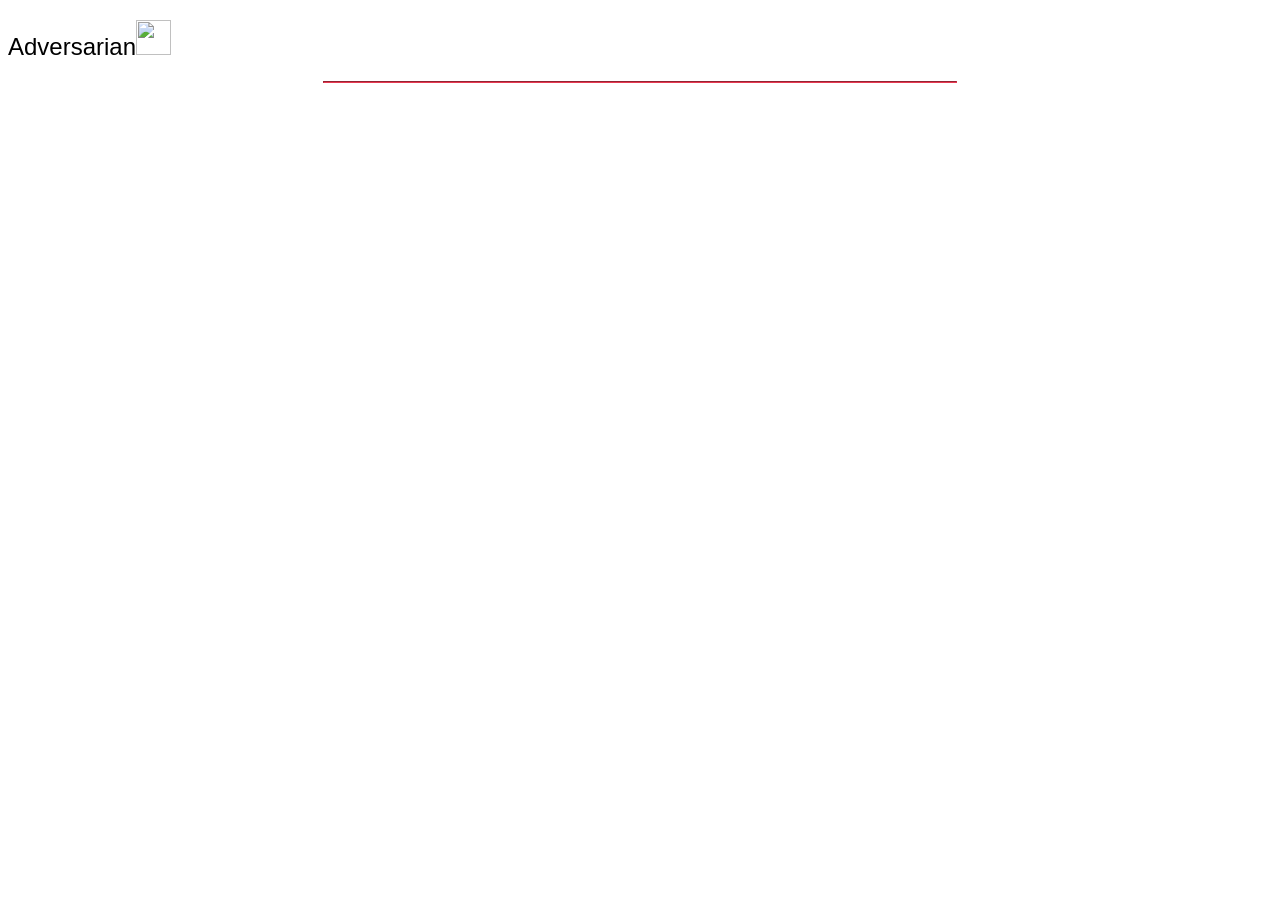
==== index.html @ 64372c47 "Update index.html" ====
<!doctype html>
<html lang="en" class="no-js">

<head>
  <base target="_blank">
  <meta charset="UTF-8" />
  <title>Adversarian</title>
  <link rel="shortcut icon" type="image/png" href="assets/favicon.png">
  <meta name="viewport" content="width=device-width, initial-scale=1.0">
  <link rel="stylesheet" href="css/style.css" />
  <link rel="stylesheet" href="https://use.fontawesome.com/releases/v5.2.0/css/all.css"
    integrity="sha384-hWVjflwFxL6sNzntih27bfxkr27PmbbK/iSvJ+a4+0owXq79v+lsFkW54bOGbiDQ" crossorigin="anonymous"
    type="text/css">
  <!-- remember, jQuery is completely optional -->
  <!-- <script type='text/javascript' src='js/jquery-1.11.1.min.js'></script> -->
  <script type="text/javascript" src="js/jquery.particleground.js"></script>
  <script type="text/javascript" src="js/demo.js"></script>
</head>

<body>
  <div id="particles">
    <div id="intro">
      <h2 style="font-family: 'Syncopate', sans-serif; font-weight: 10;" class="glow-text">Adversarian<img class="image glow-image" src="assets/profile.png" height="35"
            width="35"></h2>
      <hr style="width: 50%; background-color: #E83951; border-color: #E83951;">
      <a href="https://www.linkedin.com/in/arian-tashakkor-224843248/" style="color: white;"><i class="fab fa-linkedin glow-a"
          style="font-size: 2em;"></i></a>
      &nbsp
      <a href="https://github.com/Adversarian/" style="color: white;"><i class="fab fa-github glow-a" style="font-size: 2em;"></i></a>
    </div>
  </div>
</body>

</html>
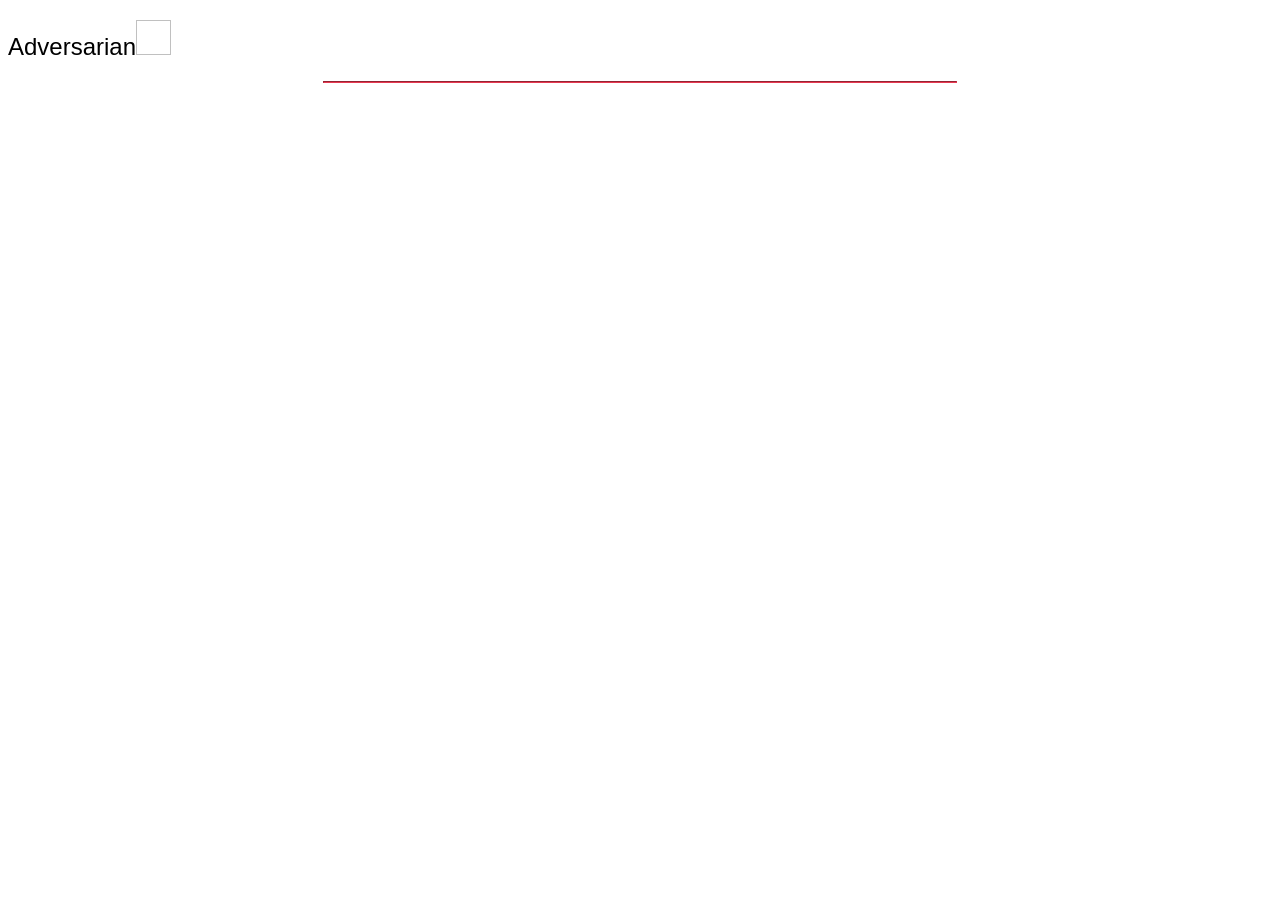
==== commit 2903d663: "Update index.html" ====
--- a/index.html
+++ b/index.html
@@ -20,7 +20,7 @@
 <body>
   <div id="particles">
     <div id="intro">
-      <h2 style="font-family: 'Syncopate', sans-serif; font-weight: 10;" class="glow-text">Adversarian<img class="image glow-image" src="assets/profile.png" height="35"
+      <h2 style="font-family: 'Syncopate', sans-serif; font-weight: 10;" class="glow-text">Adversarian<img class="image glow-image" height="35"
             width="35"></h2>
       <hr style="width: 50%; background-color: #E83951; border-color: #E83951;">
       <a href="https://www.linkedin.com/in/arian-tashakkor-224843248/" style="color: white;"><i class="fab fa-linkedin glow-a"
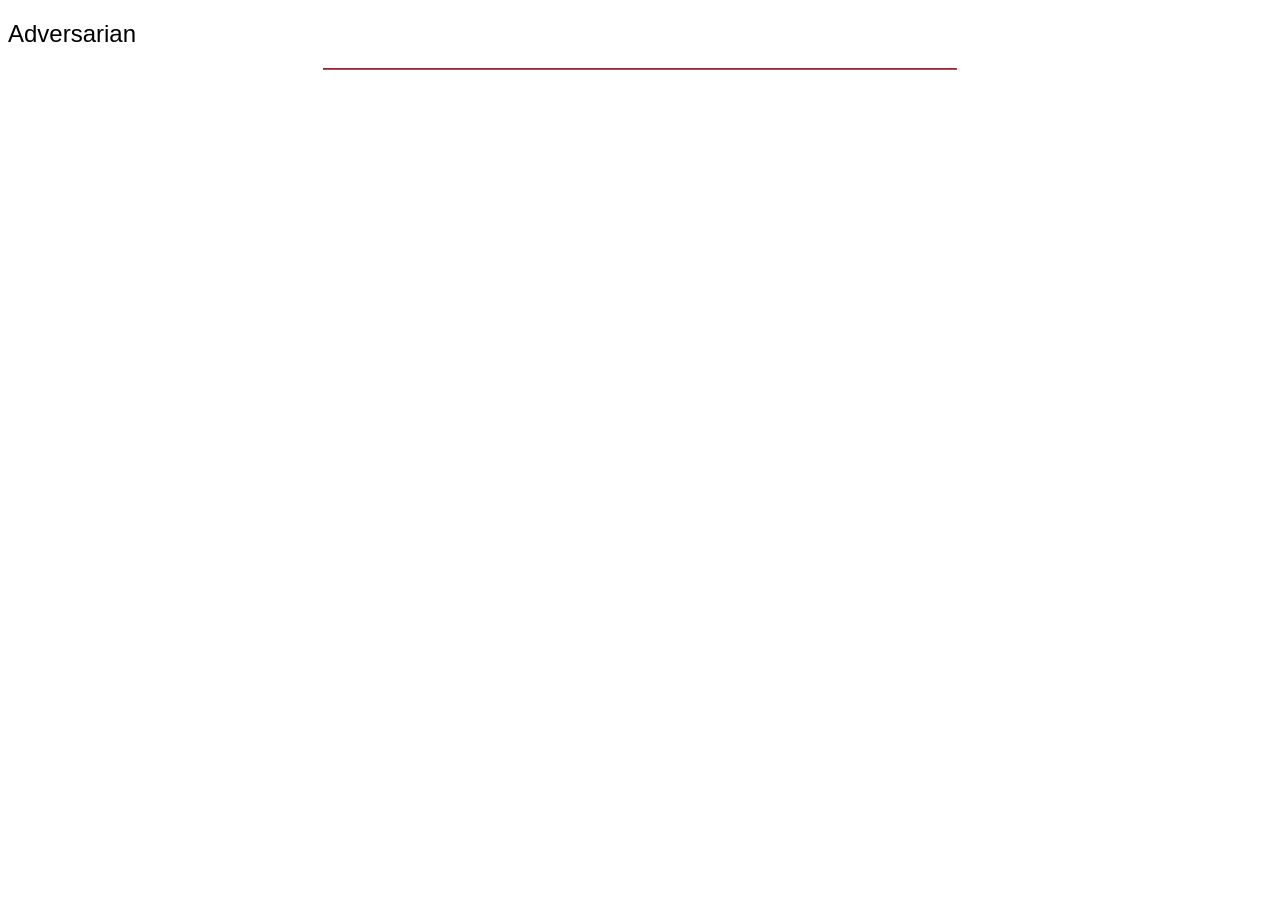
==== commit 41113a53: "Update index.html" ====
--- a/index.html
+++ b/index.html
@@ -20,13 +20,14 @@
 <body>
   <div id="particles">
     <div id="intro">
-      <h2 style="font-family: 'Syncopate', sans-serif; font-weight: 10;" class="glow-text">Adversarian<img class="image glow-image" height="35"
-            width="35"></h2>
+      <h2 style="font-family: 'Syncopate', sans-serif; font-weight: 10;" class="text">Adversarian</h2>
       <hr style="width: 50%; background-color: #E83951; border-color: #E83951;">
       <a href="https://www.linkedin.com/in/arian-tashakkor-224843248/" style="color: white;"><i class="fab fa-linkedin glow-a"
           style="font-size: 2em;"></i></a>
       &nbsp
       <a href="https://github.com/Adversarian/" style="color: white;"><i class="fab fa-github glow-a" style="font-size: 2em;"></i></a>
+      &nbsp
+      <a href="https://t.me/Adversarian/" style="color: white;"><i class="fab fa-github glow-a" style="font-size: 2em;"></i></a>
     </div>
   </div>
 </body>
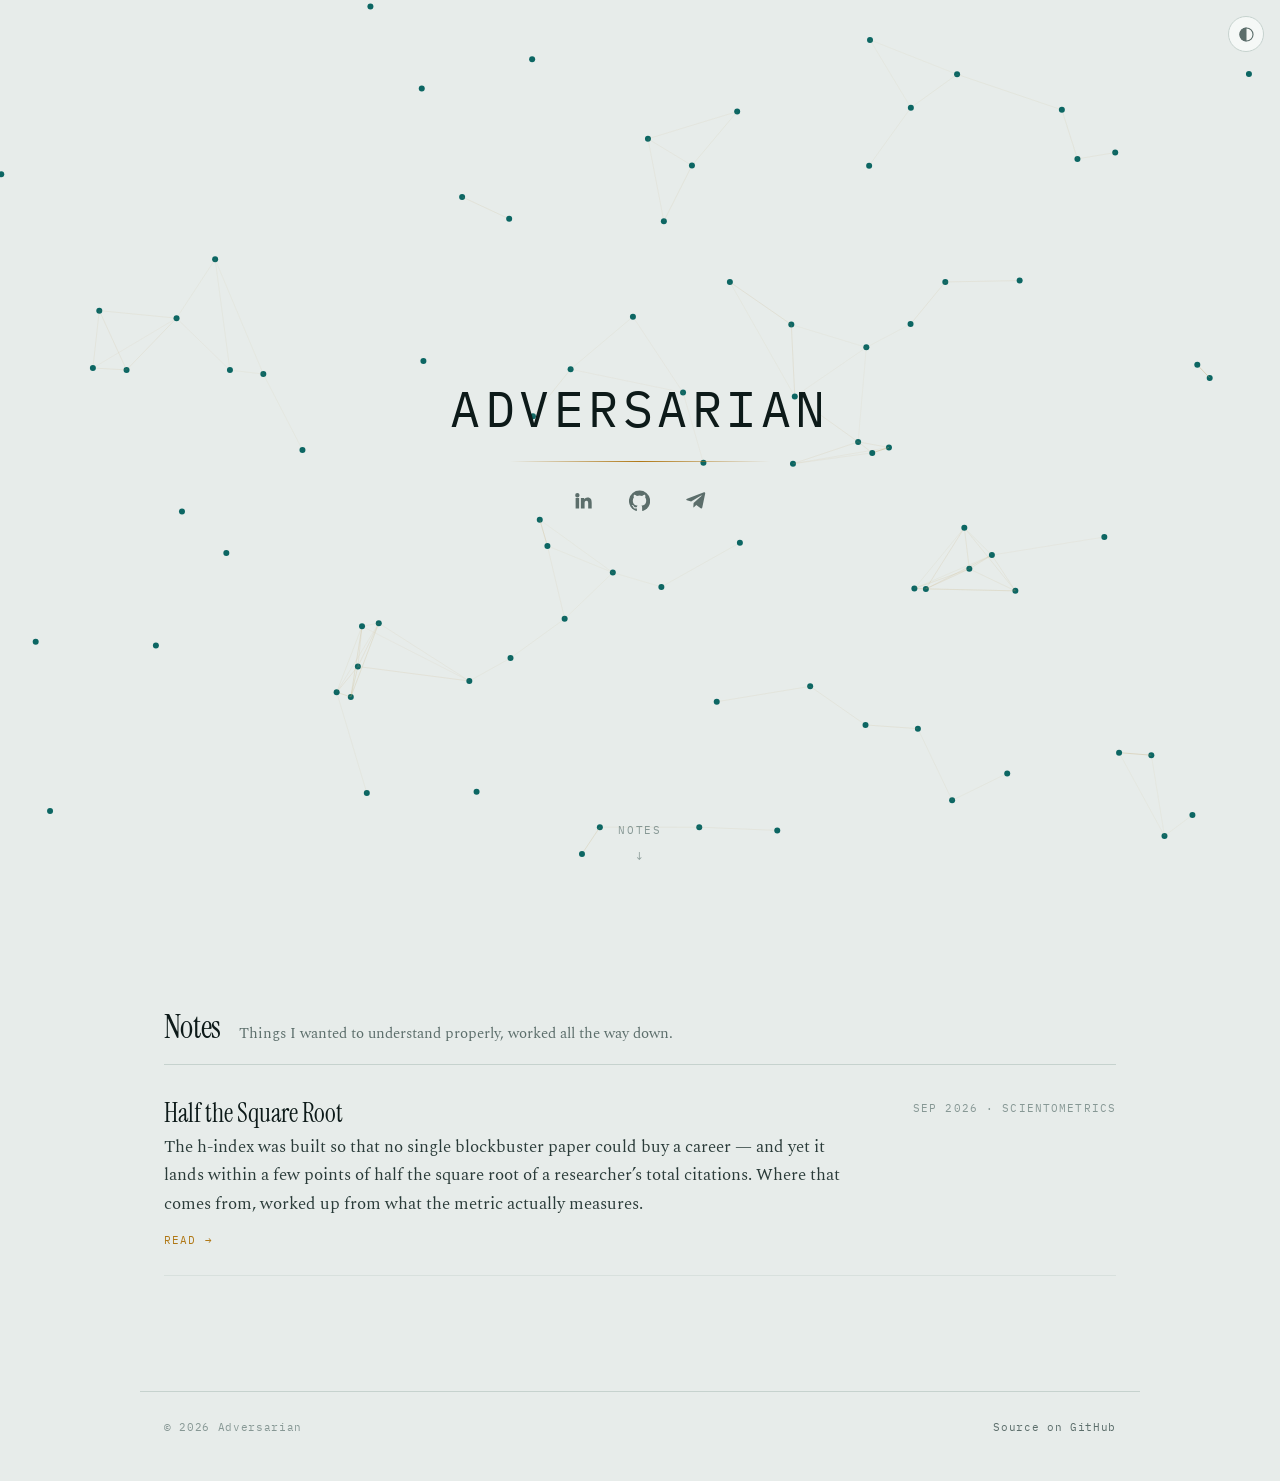
==== commit e2363a6c: "Restyle the site and add Notes, starting with the h-index write-up The landing page keeps its partic" ====
--- a/index.html
+++ b/index.html
@@ -1,35 +1,93 @@
 <!doctype html>
-<html lang="en" class="no-js">
+<html lang="en">
 
 <head>
-  <base target="_blank">
-  <meta charset="UTF-8" />
+  <meta charset="utf-8">
+  <meta name="viewport" content="width=device-width, initial-scale=1.0">
   <title>Adversarian</title>
+  <meta name="description" content="Personal page of Adversarian — and notes on things worked out properly.">
   <link rel="shortcut icon" type="image/png" href="assets/favicon.png">
-  <meta name="viewport" content="width=device-width, initial-scale=1.0">
-  <link rel="stylesheet" href="css/style.css" />
-  <link rel="stylesheet" href="https://use.fontawesome.com/releases/v5.2.0/css/all.css"
-    integrity="sha384-hWVjflwFxL6sNzntih27bfxkr27PmbbK/iSvJ+a4+0owXq79v+lsFkW54bOGbiDQ" crossorigin="anonymous"
-    type="text/css">
-  <!-- remember, jQuery is completely optional -->
-  <!-- <script type='text/javascript' src='js/jquery-1.11.1.min.js'></script> -->
-  <script type="text/javascript" src="js/jquery.particleground.js"></script>
-  <script type="text/javascript" src="js/demo.js"></script>
+  <link rel="preconnect" href="https://fonts.googleapis.com">
+  <link rel="preconnect" href="https://fonts.gstatic.com" crossorigin>
+  <link rel="stylesheet"
+    href="https://fonts.googleapis.com/css2?family=IBM+Plex+Mono:wght@400;500&family=Instrument+Serif&family=Spectral:wght@300;400;600&family=Syncopate&display=swap">
+  <link rel="stylesheet" href="css/style.css">
+  <!-- applied before first paint so an explicit theme choice never flashes -->
+  <script>
+    (function () {
+      try {
+        var t = localStorage.getItem("theme");
+        if (t === "dark" || t === "light") document.documentElement.setAttribute("data-theme", t);
+      } catch (e) { }
+    })();
+  </script>
+  <script src="js/jquery.particleground.js"></script>
+  <script defer src="js/demo.js"></script>
 </head>
 
 <body>
-  <div id="particles">
-    <div id="intro">
-      <h2 style="font-family: 'Syncopate', sans-serif; font-weight: 10;" class="text">Adversarian</h2>
-      <hr style="width: 50%; background-color: #E83951; border-color: #E83951;">
-      <a href="https://www.linkedin.com/in/arian-tashakkor-224843248/" style="color: white;"><i class="fab fa-linkedin glow-a"
-          style="font-size: 2em;"></i></a>
-      &nbsp
-      <a href="https://github.com/Adversarian/" style="color: white;"><i class="fab fa-github glow-a" style="font-size: 2em;"></i></a>
-      &nbsp
-      <a href="https://t.me/Adversarian/" style="color: white;"><i class="fab fa-github glow-a" style="font-size: 2em;"></i></a>
+
+  <button class="theme-toggle" id="theme-toggle" type="button" aria-label="Switch colour theme">
+    <svg viewBox="0 0 24 24" aria-hidden="true">
+      <path fill="currentColor" d="M12 2a10 10 0 1 0 0 20V2z" />
+      <circle cx="12" cy="12" r="9.2" fill="none" stroke="currentColor" stroke-width="1.6" />
+    </svg>
+  </button>
+
+  <section id="hero">
+    <div id="particles" aria-hidden="true"></div>
+
+    <div class="hero-inner">
+      <h1 class="wordmark">Adversarian</h1>
+      <hr class="hero-rule">
+      <ul class="social">
+        <li><a href="https://www.linkedin.com/in/arian-tashakkor-224843248/" target="_blank" rel="noopener noreferrer"
+            aria-label="LinkedIn">
+            <svg viewBox="0 0 24 24" aria-hidden="true"><path d="M4.98 3.5a2.5 2.5 0 1 1 0 5 2.5 2.5 0 0 1 0-5zM3 9h4v12H3zM9 9h3.8v1.7h.05a4.2 4.2 0 0 1 3.75-2c4 0 4.75 2.6 4.75 6V21h-4v-5.6c0-1.35-.03-3.08-1.9-3.08-1.9 0-2.2 1.47-2.2 3v5.68H9z"/></svg>
+          </a></li>
+        <li><a href="https://github.com/Adversarian/" target="_blank" rel="noopener noreferrer" aria-label="GitHub">
+            <svg viewBox="0 0 24 24" aria-hidden="true"><path d="M12 .5a12 12 0 0 0-3.79 23.4c.6.1.82-.26.82-.58v-2.2c-3.34.72-4.04-1.42-4.04-1.42-.55-1.38-1.34-1.75-1.34-1.75-1.1-.75.08-.73.08-.73 1.21.09 1.85 1.24 1.85 1.24 1.07 1.84 2.81 1.31 3.5 1 .1-.78.42-1.31.76-1.61-2.67-.3-5.47-1.33-5.47-5.93 0-1.31.47-2.38 1.24-3.22-.13-.3-.54-1.52.11-3.18 0 0 1.01-.32 3.3 1.23a11.5 11.5 0 0 1 6.01 0c2.29-1.55 3.3-1.23 3.3-1.23.65 1.66.24 2.88.12 3.18.77.84 1.23 1.91 1.23 3.22 0 4.61-2.8 5.63-5.48 5.92.43.37.81 1.1.81 2.22v3.29c0 .32.22.69.83.58A12 12 0 0 0 12 .5z"/></svg>
+          </a></li>
+        <li><a href="https://t.me/Adversarian/" target="_blank" rel="noopener noreferrer" aria-label="Telegram">
+            <svg viewBox="0 0 24 24" aria-hidden="true"><path d="M21.9 4.3 18.6 20c-.25 1.1-.9 1.37-1.82.85l-5.03-3.7-2.43 2.33c-.27.27-.5.5-1 .5l.35-5.07 9.23-8.34c.4-.36-.09-.56-.62-.2L5.86 13.14.96 11.6c-1.07-.33-1.09-1.06.22-1.57L20.52 2.6c.89-.32 1.67.2 1.38 1.7z"/></svg>
+          </a></li>
+      </ul>
     </div>
-  </div>
+
+    <a class="scroll-cue" href="#notes">
+      <span>Notes</span>
+      <span class="arrow" aria-hidden="true">&darr;</span>
+    </a>
+  </section>
+
+  <main>
+    <section class="section" id="notes">
+      <div class="section-head">
+        <h2>Notes</h2>
+        <p>Things I wanted to understand properly, worked all the way down.</p>
+      </div>
+
+      <ol class="note-list">
+        <li>
+          <a href="notes/half-the-square-root/">
+            <h3 class="note-title">Half the Square Root</h3>
+            <span class="note-meta">Sep 2026 &middot; scientometrics</span>
+            <p class="note-dek">The h-index was built so that no single blockbuster paper could buy a
+              career &mdash; and yet it lands within a few points of half the square root of a researcher&rsquo;s
+              total citations. Where that comes from, worked up from what the metric actually measures.</p>
+            <p class="note-more">Read &rarr;</p>
+          </a>
+        </li>
+      </ol>
+    </section>
+  </main>
+
+  <footer class="site-footer">
+    <span>&copy; 2026 Adversarian</span>
+    <span><a href="https://github.com/Adversarian/adversarian.github.io" target="_blank"
+        rel="noopener noreferrer">Source on GitHub</a></span>
+  </footer>
+
 </body>
 
 </html>
--- a/css/style.css
+++ b/css/style.css
@@ -0,0 +1,161 @@
+/* ==========================================================================
+   adversarian.github.io
+   Shared design tokens. Same palette and type system as the notes pages so
+   the landing page and an article never disagree.
+   ========================================================================== */
+
+:root{
+  --paper:#E7ECEA; --surface:#F8FAF9; --sunk:#DCE3E0;
+  --ink:#0D1A19; --body:#2A3B39; --muted:#5C6E6B; --faint:#879895;
+  --rule:#C6D2CE; --hair:#D8E0DD;
+  --curve:#0C6663; --core:#B07816; --tail:#66808E;
+  --core-soft:rgba(176,120,22,.30);
+  --link:#0C6663; --focus:#B07816;
+  --shadow:0 1px 2px rgba(13,26,25,.05), 0 8px 24px -14px rgba(13,26,25,.28);
+  --hero-bg:#E7ECEA;
+}
+@media (prefers-color-scheme: dark){
+  :root:not([data-theme="light"]){
+    --paper:#0B1312; --surface:#131E1D; --sunk:#080E0D;
+    --ink:#E7F0ED; --body:#C2D2CE; --muted:#8DA19D; --faint:#657A76;
+    --rule:#25332F; --hair:#1B2726;
+    --curve:#3FBDB6; --core:#E0AC49; --tail:#93AAB7;
+    --core-soft:rgba(224,172,73,.26);
+    --link:#3FBDB6; --focus:#E0AC49;
+    --shadow:0 1px 2px rgba(0,0,0,.4), 0 8px 26px -16px rgba(0,0,0,.8);
+    --hero-bg:#0B1312;
+  }
+}
+:root[data-theme="dark"]{
+  --paper:#0B1312; --surface:#131E1D; --sunk:#080E0D;
+  --ink:#E7F0ED; --body:#C2D2CE; --muted:#8DA19D; --faint:#657A76;
+  --rule:#25332F; --hair:#1B2726;
+  --curve:#3FBDB6; --core:#E0AC49; --tail:#93AAB7;
+  --core-soft:rgba(224,172,73,.26);
+  --link:#3FBDB6; --focus:#E0AC49;
+  --shadow:0 1px 2px rgba(0,0,0,.4), 0 8px 26px -16px rgba(0,0,0,.8);
+  --hero-bg:#0B1312;
+}
+
+*{box-sizing:border-box}
+html{-webkit-text-size-adjust:100%; scroll-behavior:smooth}
+@media (prefers-reduced-motion: reduce){ html{scroll-behavior:auto} }
+
+body{
+  margin:0; background:var(--paper); color:var(--body);
+  font-family:"Spectral",Georgia,"Times New Roman",serif;
+  font-size:17px; line-height:1.68;
+  -webkit-font-smoothing:antialiased;
+}
+a{color:var(--link); text-decoration:none}
+:focus-visible{outline:2px solid var(--focus); outline-offset:3px; border-radius:3px}
+
+.mono{font-family:"IBM Plex Mono",ui-monospace,SFMono-Regular,Menlo,monospace}
+.eyebrow{
+  font-family:"IBM Plex Mono",monospace; font-size:.688rem; font-weight:500;
+  letter-spacing:.16em; text-transform:uppercase; color:var(--muted);
+}
+
+/* ---------- theme toggle ---------- */
+.theme-toggle{
+  position:fixed; top:16px; right:16px; z-index:50;
+  width:36px; height:36px; border-radius:50%; cursor:pointer;
+  background:color-mix(in srgb, var(--surface) 82%, transparent);
+  border:1px solid var(--rule); color:var(--muted);
+  display:grid; place-items:center; padding:0;
+  -webkit-backdrop-filter:blur(6px); backdrop-filter:blur(6px);
+  transition:color .2s ease, border-color .2s ease;
+}
+.theme-toggle:hover{color:var(--core); border-color:var(--core)}
+.theme-toggle svg{width:17px; height:17px; display:block}
+
+/* ---------- hero ---------- */
+#hero{
+  position:relative; min-height:100svh; min-height:100vh;
+  background:var(--hero-bg); overflow:hidden;
+  display:grid; place-items:center;
+}
+#particles{position:absolute; inset:0}
+#particles canvas{display:block}
+
+.hero-inner{position:relative; z-index:2; text-align:center; padding:0 24px}
+.wordmark{
+  font-family:"Syncopate","IBM Plex Mono",sans-serif; font-weight:400;
+  text-transform:uppercase; letter-spacing:.09em;
+  font-size:clamp(1.6rem,6.2vw,3.1rem); line-height:1.1;
+  color:var(--ink); margin:0;
+}
+.hero-rule{
+  width:clamp(120px,26vw,260px); height:1px; margin:1.5rem auto 1.4rem;
+  background:linear-gradient(90deg,transparent,var(--core),transparent);
+  border:0;
+}
+.social{display:flex; justify-content:center; gap:1.4rem; margin:0; padding:0; list-style:none}
+.social a{
+  display:grid; place-items:center; width:34px; height:34px; border-radius:50%;
+  color:var(--muted); transition:color .22s ease, transform .22s ease;
+}
+.social a:hover{color:var(--core); transform:translateY(-2px)}
+.social svg{width:21px; height:21px; fill:currentColor; display:block}
+
+.scroll-cue{
+  position:absolute; left:50%; transform:translateX(-50%); bottom:34px; z-index:2;
+  display:flex; flex-direction:column; align-items:center; gap:.55rem;
+  font-family:"IBM Plex Mono",monospace; font-size:.66rem; letter-spacing:.18em;
+  text-transform:uppercase; color:var(--faint);
+  transition:color .22s ease;
+}
+.scroll-cue:hover{color:var(--core)}
+.scroll-cue span.arrow{display:block; animation:nudge 2.4s ease-in-out infinite}
+@keyframes nudge{0%,100%{transform:translateY(0)} 50%{transform:translateY(5px)}}
+@media (prefers-reduced-motion: reduce){ .scroll-cue span.arrow{animation:none} }
+
+/* ---------- content ---------- */
+main{max-width:1000px; margin:0 auto; padding:0 24px}
+.section{padding:clamp(64px,10vw,110px) 0 0}
+.section-head{
+  display:flex; align-items:baseline; gap:1.1rem;
+  padding-bottom:1.1rem; border-bottom:1px solid var(--rule); margin-bottom:.4rem;
+}
+.section-head h2{
+  font-family:"Instrument Serif",Georgia,serif; font-weight:400; font-size:2rem;
+  line-height:1.1; color:var(--ink); margin:0; letter-spacing:-.004em;
+}
+.section-head p{margin:0; color:var(--muted); font-size:.95rem; flex:1 1 14rem}
+
+.note-list{list-style:none; margin:0; padding:0}
+.note-list li{border-bottom:1px solid var(--hair)}
+.note-list a{
+  display:grid; gap:.3rem .5rem; grid-template-columns:1fr auto;
+  padding:1.7rem 0 1.6rem; color:inherit; transition:opacity .2s ease;
+}
+.note-list a:hover .note-title{color:var(--core)}
+.note-title{
+  font-family:"Instrument Serif",Georgia,serif; font-weight:400; font-size:1.6rem;
+  line-height:1.15; color:var(--ink); margin:0; grid-column:1;
+  transition:color .22s ease;
+}
+.note-meta{
+  grid-column:2; grid-row:1; align-self:baseline; white-space:nowrap;
+  font-family:"IBM Plex Mono",monospace; font-size:.7rem; letter-spacing:.1em;
+  text-transform:uppercase; color:var(--faint); font-variant-numeric:tabular-nums;
+}
+.note-dek{grid-column:1 / -1; margin:0; color:var(--body); max-width:44rem}
+.note-more{
+  grid-column:1 / -1; margin:.45rem 0 0;
+  font-family:"IBM Plex Mono",monospace; font-size:.7rem; letter-spacing:.1em;
+  text-transform:uppercase; color:var(--core);
+}
+@media (max-width:560px){
+  .note-list a{grid-template-columns:1fr}
+  .note-meta{grid-column:1; grid-row:auto}
+}
+
+.site-footer{
+  max-width:1000px; margin:clamp(72px,9vw,120px) auto 0; padding:26px 24px 44px;
+  border-top:1px solid var(--rule);
+  display:flex; flex-wrap:wrap; gap:.6rem 1.6rem; justify-content:space-between;
+  font-family:"IBM Plex Mono",monospace; font-size:.7rem; letter-spacing:.06em; color:var(--faint);
+}
+.site-footer a{color:var(--muted)}
+.site-footer a:hover{color:var(--core)}
